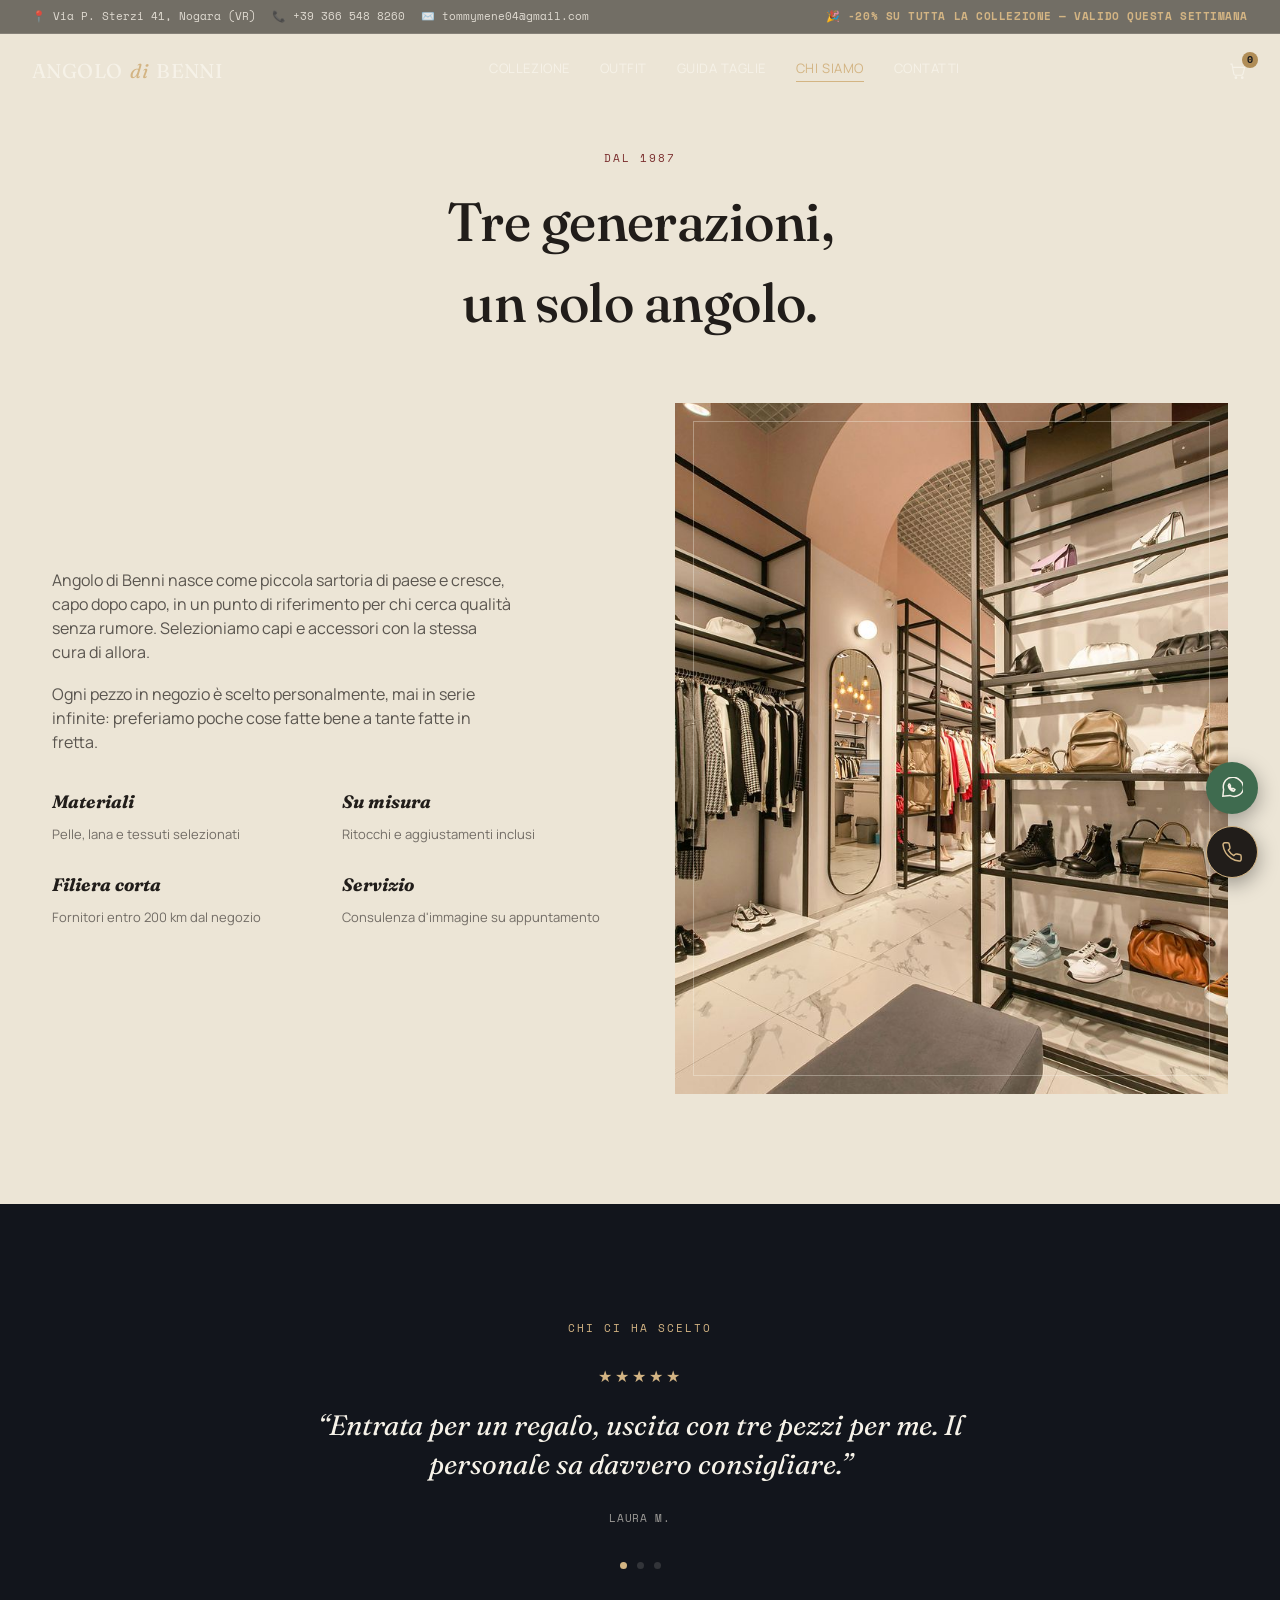
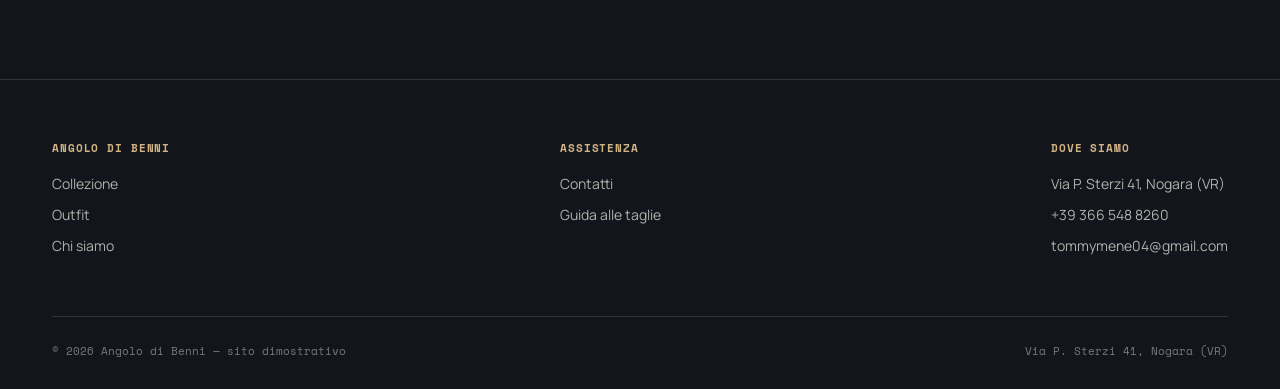
==== chi-siamo.html @ f8ef96de "Add files via upload" ====
<!DOCTYPE html>
<html lang="it">
<head>
<meta charset="UTF-8">
<meta name="viewport" content="width=device-width, initial-scale=1.0">
<title>Chi Siamo — Angolo di Benni</title>
<meta name="description" content="La storia di Angolo di Benni: tre generazioni di boutique a Nogara (VR). Materiali, valori e le recensioni di chi ci ha scelto.">
<link rel="icon" type="image/svg+xml" href="data:image/svg+xml,%3Csvg xmlns='http://www.w3.org/2000/svg' viewBox='0 0 100 100'%3E%3Ccircle cx='50' cy='50' r='50' fill='%2312151c'/%3E%3Ctext x='50' y='69' font-family='Georgia, serif' font-size='60' font-style='italic' fill='%23d3b483' text-anchor='middle'%3EB%3C/text%3E%3C/svg%3E">
<meta property="og:type" content="website">
<meta property="og:site_name" content="Angolo di Benni">
<meta property="og:title" content="Chi Siamo — Angolo di Benni">
<meta property="og:description" content="La storia di Angolo di Benni: tre generazioni di boutique a Nogara (VR). Materiali, valori e le recensioni di chi ci ha scelto.">
<meta property="og:image" content="https://menny28.github.io/Angolo-di-Benni/images/vestito_bordeaux_.jpg">
<meta property="og:url" content="https://menny28.github.io/Angolo-di-Benni/chi-siamo.html">
<meta name="twitter:card" content="summary_large_image">
<meta name="twitter:title" content="Chi Siamo — Angolo di Benni">
<meta name="twitter:description" content="La storia di Angolo di Benni: tre generazioni di boutique a Nogara (VR). Materiali, valori e le recensioni di chi ci ha scelto.">
<meta name="twitter:image" content="https://menny28.github.io/Angolo-di-Benni/images/vestito_bordeaux_.jpg">
<link rel="preconnect" href="https://fonts.googleapis.com">
<link href="https://fonts.googleapis.com/css2?family=Fraunces:ital,opsz,wght@0,9..144,300;0,9..144,500;0,9..144,600;1,9..144,400&family=Manrope:wght@400;500;600;700&family=Space+Mono:wght@400;700&display=swap" rel="stylesheet">
<link rel="stylesheet" href="style.css">
</head>
<body>
<header id="siteHeader">
  <div class="topbar">
    <div class="topbar-contacts">
      <span>📍 Via P. Sterzi 41, Nogara (VR)</span>
      <a href="tel:+393665488260">📞 +39 366 548 8260</a>
      <a href="mailto:tommymene04@gmail.com">✉️ tommymene04@gmail.com</a>
    </div>
    <div class="topbar-promo" id="topbarPromo"></div>
  </div>
  <div class="header-main">
    <a href="index.html" class="logo">ANGOLO <em>di</em> BENNI</a>
    <nav class="main-nav">
      <a href="collezione.html">Collezione</a>
      <a href="outfit.html">Outfit</a>
      <a href="collezione.html#taglie">Guida taglie</a>
      <a href="chi-siamo.html">Chi Siamo</a>
      <a href="contatti.html">Contatti</a>
    </nav>
    <div class="header-actions">
      <button class="icon-btn" id="cartOpen" aria-label="Apri la tua richiesta">
        <svg viewBox="0 0 24 24"><path d="M3 4h2l2.4 12.4a2 2 0 0 0 2 1.6h7.6a2 2 0 0 0 2-1.6L21 8H6"/><circle cx="10" cy="21" r="1"/><circle cx="18" cy="21" r="1"/></svg>
        <span class="cart-count" id="cartCount">0</span>
      </button>
      <button class="burger" id="burgerBtn" aria-label="Apri menu"><span></span><span></span><span></span></button>
    </div>
  </div>
</header>

<div class="mobile-nav" id="mobileNav">
  <div class="mobile-close" id="mobileClose">&times;</div>
  <a href="collezione.html">Collezione</a>
  <a href="outfit.html">Outfit</a>
  <a href="collezione.html#taglie">Guida taglie</a>
  <a href="chi-siamo.html">Chi Siamo</a>
  <a href="contatti.html">Contatti</a>
</div>

<div class="page-head light">
  <div class="wrap">
    <span class="eyebrow">Dal 1987</span>
    <h1>Tre generazioni,<br>un solo angolo.</h1>
  </div>
</div>

<section class="light" style="padding-top:0;">
  <div class="wrap story">
    <div>
      <p>Angolo di Benni nasce come piccola sartoria di paese e cresce, capo dopo capo, in un punto di riferimento per chi cerca qualità senza rumore. Selezioniamo capi e accessori con la stessa cura di allora.</p>
      <p>Ogni pezzo in negozio è scelto personalmente, mai in serie infinite: preferiamo poche cose fatte bene a tante fatte in fretta.</p>
      <div class="values">
        <div class="value"><b>Materiali</b><span>Pelle, lana e tessuti selezionati</span></div>
        <div class="value"><b>Su misura</b><span>Ritocchi e aggiustamenti inclusi</span></div>
        <div class="value"><b>Filiera corta</b><span>Fornitori entro 200 km dal negozio</span></div>
        <div class="value"><b>Servizio</b><span>Consulenza d'immagine su appuntamento</span></div>
      </div>
    </div>
    <div class="story-visual"><img src="images/Fashionista.jpg" alt="L'interno del negozio Angolo di Benni"></div>
  </div>
</section>

<section>
  <div class="wrap reviews">
    <span class="eyebrow">Chi ci ha scelto</span>
    <div id="reviewSlides" style="margin-top:26px;"></div>
    <div class="review-dots" id="reviewDots"></div>
  </div>
</section>
<footer>
  <div class="wrap">
    <div class="foot-top">
      <div class="foot-col">
        <h4>Angolo di Benni</h4>
        <a href="collezione.html">Collezione</a>
        <a href="outfit.html">Outfit</a>
        <a href="chi-siamo.html">Chi siamo</a>
      </div>
      <div class="foot-col">
        <h4>Assistenza</h4>
        <a href="contatti.html">Contatti</a>
        <a href="collezione.html#taglie">Guida alle taglie</a>
      </div>
      <div class="foot-col">
        <h4>Dove siamo</h4>
        <span>Via P. Sterzi 41, Nogara (VR)</span>
        <span>+39 366 548 8260</span>
        <span>tommymene04@gmail.com</span>
      </div>
    </div>
    <div class="foot-bottom">
      <span>&copy; 2026 Angolo di Benni — sito dimostrativo</span>
      <span>Via P. Sterzi 41, Nogara (VR)</span>
    </div>
  </div>
</footer>
<div class="float-contact">
  <a class="float-btn wa" id="waFloat" href="#" target="_blank" rel="noopener" aria-label="WhatsApp">
    <span class="float-tip">Scrivici su WhatsApp</span>
    <svg viewBox="0 0 24 24"><path d="M20.5 3.5a10.4 10.4 0 0 0-17.6 10L2 21l7.7-.9a10.4 10.4 0 0 0 15-9.3 10.3 10.3 0 0 0-4.2-7.3z"/><path d="M8 9.5c.3 3 3 5.7 6 6l1.2-1.5c.2-.2.1-.5-.1-.6l-2-1c-.2-.1-.4 0-.5.2l-.4.6c-1.1-.6-2-1.5-2.6-2.6l.6-.4c.2-.1.3-.3.2-.5l-1-2c-.1-.2-.4-.3-.6-.1z"/></svg>
  </a>
  <a class="float-btn call" href="tel:+393665488260" aria-label="Chiama">
    <span class="float-tip">Chiama il negozio</span>
    <svg viewBox="0 0 24 24"><path d="M22 16.9v3a2 2 0 0 1-2.2 2 19.8 19.8 0 0 1-8.6-3 19.5 19.5 0 0 1-6-6 19.8 19.8 0 0 1-3-8.7A2 2 0 0 1 4.1 2h3a2 2 0 0 1 2 1.7c.1 1 .3 2 .6 2.9a2 2 0 0 1-.5 2.1L8 9.9a16 16 0 0 0 6 6l1.2-1.2a2 2 0 0 1 2.1-.5c.9.3 1.9.5 2.9.6a2 2 0 0 1 1.8 2.1z"/></svg>
  </a>
</div>
<div class="overlay" id="overlay"></div>
<aside class="cart-drawer" id="cartDrawer">
  <div class="cart-head">
    <h3>La tua richiesta</h3>
    <button id="cartClose" style="font-family:var(--display); font-size:24px;">&times;</button>
  </div>
  <div class="cart-note">
    Qui non si compra online: raccogli i pezzi che ti interessano con la taglia, poi invia la richiesta via email o WhatsApp. Ti risponderemo dicendoti se sono disponibili e quando puoi passare in negozio per vederli, provarli e pagarli.
  </div>
  <div class="cart-items" id="cartItems"><p class="cart-empty">Non hai ancora scelto nessun pezzo.</p></div>
  <div class="field" style="margin-top:20px;"><label>Il tuo nome</label><input type="text" id="rName"></div>
  <div class="send-row">
    <a class="btn btn-wa" id="sendWa" href="#">Invia richiesta su WhatsApp</a>
    <a class="btn btn-ghost-dark" id="sendMail" href="#">Invia richiesta via email</a>
  </div>
</aside>
<div class="toast" id="toast"></div>
<script src="script.js"></script>
</body>
</html>
---- style.css ----
:root{
    --ink:#12151c;
    --bone:#ece5d6;
    --ivory:#f6f2e8;
    --charcoal:#211d1a;
    --brass:#b08d57;
    --brass-light:#d3b483;
    --wine:#7a2e2e;
    --whatsapp:#3f6b4f;
    --line: rgba(246,242,232,0.14);
    --line-dark: rgba(33,29,26,0.14);
    --display: 'Fraunces', serif;
    --body: 'Manrope', sans-serif;
    --mono: 'Space Mono', monospace;
    --ease: cubic-bezier(.22,.61,.36,1);
  }
  *{box-sizing:border-box; margin:0; padding:0;}
  html{scroll-behavior:smooth;}
  body{background:var(--ink); color:var(--ivory); font-family:var(--body); line-height:1.5; overflow-x:hidden;}
  a{color:inherit; text-decoration:none;}
  img,svg{display:block; max-width:100%;}
  button{font-family:inherit; cursor:pointer; border:none; background:none; color:inherit;}
  input, textarea, select{font-family:inherit;}
  ::selection{background:var(--brass); color:var(--ink);}

  .wrap{max-width:1240px; margin:0 auto; padding:0 32px;}
  @media (max-width:640px){ .wrap{padding:0 20px;} }

  .eyebrow{font-family:var(--mono); font-size:11px; letter-spacing:.18em; text-transform:uppercase; color:var(--brass-light);}
  h1,h2,h3{font-family:var(--display); font-weight:500; letter-spacing:-0.01em;}

  /* ---------- HEADER ---------- */
  header{
    position:fixed; top:0; left:0; right:0; z-index:100;
    display:block;
    transition:background .4s var(--ease), border-color .4s var(--ease);
    border-bottom:1px solid transparent;
  }
  header.scrolled{ background:rgba(18,21,28,0.92); backdrop-filter:blur(10px); border-bottom:1px solid var(--line); }
  .topbar{
    display:flex; align-items:center; justify-content:space-between; gap:14px; flex-wrap:wrap;
    padding:8px 32px; font-family:var(--mono); font-size:11px; color:rgba(246,242,232,.82);
    background:rgba(15,13,10,.55); border-bottom:1px solid var(--line);
    max-height:240px; overflow:hidden; opacity:1;
    transition:max-height .4s var(--ease), opacity .3s var(--ease), padding .4s var(--ease), border-color .4s var(--ease);
  }
  header.scrolled .topbar{ max-height:0; padding-top:0; padding-bottom:0; opacity:0; border-bottom-color:transparent; }
  .topbar-contacts{display:flex; align-items:center; gap:16px; flex-wrap:wrap;}
  .topbar-contacts a{display:inline-flex; align-items:center; gap:5px; white-space:nowrap;}
  .topbar-contacts a:hover{color:var(--brass-light);}
  .topbar-promo{font-weight:700; letter-spacing:.05em; text-transform:uppercase; color:var(--brass-light);}
  @media (max-width:760px){
    .topbar{ font-size:10px; padding:8px 16px; gap:6px; flex-direction:column; align-items:center; text-align:center; max-height:240px; }
    .topbar-contacts{ flex-direction:column; gap:4px; }
    .topbar-contacts span{ white-space:normal; }
    .topbar-promo{ white-space:normal; }
  }
  .header-main{
    display:flex; align-items:center; justify-content:space-between;
    padding:22px 32px;
    transition:padding .4s var(--ease);
  }
  header.scrolled .header-main{ padding:12px 32px; }
  .logo{ font-family:var(--display); font-size:20px; letter-spacing:.02em; display:flex; align-items:baseline; gap:8px; }
  .logo em{font-style:italic; color:var(--brass-light);}
  nav.main-nav{display:flex; gap:30px;}
  nav.main-nav a{ font-size:13px; letter-spacing:.04em; text-transform:uppercase; position:relative; padding-bottom:4px; }
  nav.main-nav a::after{ content:''; position:absolute; left:0; bottom:0; width:0; height:1px; background:var(--brass-light); transition:width .3s var(--ease); }
  nav.main-nav a:hover::after{width:100%;}
  .header-actions{display:flex; align-items:center; gap:22px;}
  .icon-btn{position:relative; width:22px; height:22px; display:flex; align-items:center; justify-content:center;}
  .icon-btn svg{width:19px; height:19px; stroke:var(--ivory); fill:none; stroke-width:1.4;}
  .cart-count{ position:absolute; top:-8px; right:-10px; background:var(--brass); color:var(--ink); font-family:var(--mono); font-size:10px; font-weight:700; width:16px; height:16px; border-radius:50%; display:flex; align-items:center; justify-content:center; }
  .burger{display:none; flex-direction:column; gap:5px; width:24px;}
  .burger span{height:1px; background:var(--ivory); width:100%;}
  @media (max-width:900px){ nav.main-nav{display:none;} .burger{display:flex;} }

  .mobile-nav{ position:fixed; inset:0; background:var(--ink); z-index:150; display:flex; flex-direction:column; justify-content:center; align-items:center; gap:26px; transform:translateY(-100%); transition:transform .5s var(--ease); }
  .mobile-nav.open{transform:translateY(0);}
  .mobile-nav a{font-family:var(--display); font-size:26px;}
  .mobile-close{position:absolute; top:26px; right:32px; font-size:28px; font-family:var(--display);}

  /* ---------- HERO ---------- */
  .hero{min-height:100vh; display:flex; align-items:stretch;}
  .hero-text{flex:1; display:flex; flex-direction:column; justify-content:center; padding:185px 60px 80px 32px; max-width:640px;}
  .hero-text h1{font-size:clamp(42px,6.2vw,84px); line-height:.98; margin:18px 0 26px;}
  .hero-text h1 .it{font-style:italic; color:var(--brass-light);}
  .hero-text p{font-size:16px; color:rgba(246,242,232,.7); max-width:440px; margin-bottom:34px;}
  .btn{ display:inline-flex; align-items:center; justify-content:center; gap:10px; font-size:12px; letter-spacing:.12em; text-transform:uppercase; padding:15px 28px; border:1px solid var(--brass-light); transition:background .35s var(--ease), color .35s var(--ease); }
  .btn:hover{background:var(--brass-light); color:var(--ink);}
  .btn-solid{background:var(--brass-light); color:var(--ink); border-color:var(--brass-light);}
  .btn-solid:hover{background:transparent; color:var(--ivory);}
  .btn-ghost-dark{border-color:var(--charcoal); color:var(--charcoal);}
  .btn-ghost-dark:hover{background:var(--charcoal); color:var(--ivory);}
  .btn-wa{background:var(--whatsapp); border-color:var(--whatsapp); color:var(--ivory);}
  .btn-wa:hover{opacity:.85; background:var(--whatsapp); color:var(--ivory);}
  .btn-sm{padding:11px 18px; font-size:11px;}

  .hero-visual{ flex:1; position:relative; overflow:hidden; background:#171310; display:flex; align-items:flex-end; }
  .hero-visual img{ position:absolute; inset:0; width:100%; height:100%; object-fit:cover; object-position:top center; }
  .hero-visual::before{ content:''; position:absolute; inset:0; z-index:1; background:linear-gradient(0deg, rgba(15,13,10,.85) 0%, rgba(15,13,10,.15) 45%, rgba(15,13,10,.35) 100%); }
  .hero-tag{ position:relative; z-index:2; margin:36px; padding:14px 18px; background:rgba(18,21,28,.55); backdrop-filter:blur(6px); border:1px solid var(--line); font-family:var(--mono); font-size:11px; max-width:230px; }
  .hero-tag b{display:block; font-family:var(--display); font-size:16px; font-weight:500; margin-bottom:4px; font-style:italic;}
  @media (max-width:860px){ .hero{flex-direction:column;} .hero-text{padding:190px 24px 50px; max-width:none;} .hero-visual{min-height:340px;} }

  /* ---------- SWATCH RAIL ---------- */
  .rail{border-top:1px solid var(--line); border-bottom:1px solid var(--line); overflow:hidden; padding:22px 0; background:#0f1218;}
  .promo-banner{
    background:var(--wine); color:var(--ivory); text-align:center;
    padding:16px 20px; font-family:var(--mono); font-size:13px; letter-spacing:.06em; text-transform:uppercase;
  }
  .promo-banner b{font-weight:700;}
  @media (max-width:640px){ .promo-banner{font-size:11px; padding:13px 16px;} }
  .rail-track{display:flex; width:max-content; animation:scroll-rail 34s linear infinite;}
  .rail:hover .rail-track{animation-play-state:paused;}
  @keyframes scroll-rail{ from{transform:translateX(0);} to{transform:translateX(-50%);} }
  .swatch{ display:flex; align-items:center; gap:12px; padding:0 34px; border-right:1px solid var(--line); font-family:var(--mono); font-size:11px; letter-spacing:.06em; white-space:nowrap; color:rgba(246,242,232,.65); }
  .swatch-dot{width:12px; height:12px; border-radius:50%; flex:none; border:1px solid rgba(246,242,232,.25);}

  /* ---------- SECTION generic ---------- */
  section{padding:110px 0;}
  .section-head{display:flex; justify-content:space-between; align-items:flex-end; margin-bottom:40px; gap:24px; flex-wrap:wrap;}
  .section-head h2{font-size:clamp(30px,4vw,46px);}
  .section-sub{max-width:460px; font-size:14px; color:rgba(246,242,232,.6); margin-top:-24px; margin-bottom:44px;}
  .light{background:var(--bone); color:var(--charcoal);}
  .light .eyebrow{color:var(--wine);}
  .light .section-sub{color:rgba(33,29,26,.62);}

  /* ---------- FILTERS ---------- */
  .filter-block{margin-bottom:8px;}
  .filter-label{font-family:var(--mono); font-size:10px; letter-spacing:.1em; text-transform:uppercase; color:var(--wine); margin-bottom:10px; display:block;}
  .filters{display:flex; gap:10px; flex-wrap:wrap; margin-bottom:22px;}
  .filter-btn{ font-family:var(--mono); font-size:11px; letter-spacing:.06em; text-transform:uppercase; padding:9px 16px; border:1px solid var(--line-dark); color:var(--charcoal); transition:all .3s var(--ease); }
  .filter-btn.active, .filter-btn:hover{background:var(--charcoal); color:var(--bone); border-color:var(--charcoal);}
  .color-filters{display:flex; gap:12px; flex-wrap:wrap; align-items:center; margin-bottom:30px;}
  .color-dot{ width:26px; height:26px; border-radius:50%; border:2px solid transparent; cursor:pointer; position:relative; transition:border-color .25s var(--ease); }
  .color-dot.active, .color-dot:hover{border-color:var(--wine);}
  .color-dot[data-color="tutti"]{ background:conic-gradient(from 0deg, #7a2e2e, #b08d57, #1c2b45, #12151c, #f6f2e8, #7a2e2e); }

  /* ---------- CATEGORY ACCORDION ---------- */
  .cat-accordion{display:flex; flex-direction:column; gap:2px; background:var(--line-dark);}
  .cat-tile{background:var(--ivory);}
  .cat-head{
    display:flex; align-items:center; gap:20px; padding:18px 22px; cursor:pointer;
    transition:background .25s var(--ease);
  }
  .cat-head:hover{background:rgba(122,46,46,.05);}
  .cat-cover{width:64px; height:80px; object-fit:cover; background:#fff; flex:none;}
  .cat-head-text{flex:1; display:flex; align-items:baseline; gap:14px; flex-wrap:wrap;}
  .cat-name{font-family:var(--display); font-size:22px; font-style:italic;}
  .cat-count{font-family:var(--mono); font-size:11px; color:rgba(33,29,26,.55); letter-spacing:.04em;}
  .cat-chevron{ font-family:var(--display); font-size:26px; color:var(--wine); transition:transform .35s var(--ease); flex:none; line-height:1; }
  .cat-tile.open .cat-chevron{transform:rotate(45deg);}
  .cat-body{ max-height:0; overflow:hidden; transition:max-height .5s var(--ease); }
  .cat-tile.open .cat-body{max-height:6000px;}
  .cat-body-inner{padding:0 22px 26px;}
  .cat-color-filters{display:flex; gap:10px; flex-wrap:wrap; align-items:center; margin-bottom:18px;}

  /* ---------- PRODUCT GRID ---------- */
  .product-grid{display:grid; grid-template-columns:repeat(4,1fr); gap:2px; background:var(--line-dark);}
  @media (max-width:940px){ .product-grid{grid-template-columns:repeat(2,1fr);} }
  .product-card{ background:var(--ivory); color:var(--charcoal); position:relative; overflow:hidden; cursor:pointer; }
  .product-card[hidden]{display:none;}
  .p-image{aspect-ratio:3/4; position:relative; overflow:hidden; background:#fff;}
  .p-image img{width:100%; height:100%; object-fit:cover; transition:transform .5s var(--ease);}
  .product-card:hover .p-image img{transform:scale(1.05);}
  .p-badge{ position:absolute; top:14px; left:14px; z-index:2; font-family:var(--mono); font-size:10px; letter-spacing:.08em; text-transform:uppercase; background:var(--charcoal); color:var(--ivory); padding:5px 9px; }
  .wish-btn{ position:absolute; top:10px; right:10px; z-index:2; width:32px; height:32px; border-radius:50%; background:rgba(246,242,232,.85); display:flex; align-items:center; justify-content:center; }
  .wish-btn svg{width:14px; height:14px; stroke:var(--wine); fill:none; stroke-width:1.6;}
  .wish-btn.active svg{fill:var(--wine);}
  .p-info{padding:16px 18px 20px;}
  .p-cat{font-family:var(--mono); font-size:10px; letter-spacing:.08em; text-transform:uppercase; color:var(--wine);}
  .p-name{font-family:var(--display); font-size:18px; margin:6px 0 8px; line-height:1.2;}
  .p-row{display:flex; justify-content:space-between; align-items:center;}
  .p-price{font-family:var(--mono); font-size:14px;}
  .price-old{opacity:.5; text-decoration:line-through; font-size:.85em; margin-right:4px;}
  .price-new{color:var(--wine); font-weight:700;}
  .cart-total-row{font-family:var(--mono); font-size:13px; border-top:1px solid var(--line-dark); margin-top:6px; padding-top:12px; display:flex; align-items:center; gap:8px; flex-wrap:wrap;}
  .promo-tag{font-size:10px; letter-spacing:.04em; text-transform:uppercase; background:var(--wine); color:var(--ivory); padding:3px 7px;}
  .p-view{font-family:var(--mono); font-size:10px; letter-spacing:.06em; text-transform:uppercase; text-decoration:underline; text-underline-offset:3px;}

  /* ---------- OUTFIT ---------- */
  .outfit-grid{display:grid; grid-template-columns:repeat(auto-fit,minmax(260px,1fr)); gap:2px; background:var(--line-dark);}
  .outfit-card{background:var(--ivory); color:var(--charcoal); padding:22px;}
  .outfit-imgs{display:grid; grid-template-columns:repeat(3,1fr); gap:4px; margin-bottom:16px;}
  .outfit-imgs img{width:100%; aspect-ratio:1/1; object-fit:cover; background:#fff; cursor:pointer; transition:opacity .25s var(--ease);}
  .outfit-imgs img:hover{opacity:.8;}
  .outfit-name{font-family:var(--display); font-size:20px; font-style:italic; margin-bottom:6px;}
  .outfit-occasion{font-family:var(--mono); font-size:10px; letter-spacing:.08em; text-transform:uppercase; color:var(--wine); margin-bottom:10px;}
  .outfit-items{font-size:13px; color:rgba(33,29,26,.75); line-height:1.7; margin-bottom:14px;}
  .outfit-total{font-family:var(--mono); font-size:13px; border-top:1px solid var(--line-dark); padding-top:12px;}

  /* ---------- SIZE GUIDE ---------- */
  .guide-tabs{display:flex; gap:10px; flex-wrap:wrap; margin-bottom:26px;}
  .guide-table{width:100%; border-collapse:collapse; font-size:13px; display:none;}
  .guide-table.active{display:table;}
  .guide-table th, .guide-table td{ text-align:left; padding:11px 14px; border-bottom:1px solid var(--line-dark); }
  .guide-table th{font-family:var(--mono); font-size:10px; letter-spacing:.06em; text-transform:uppercase; color:var(--brass-light);}
  .guide-note{font-size:12px; color:rgba(246,242,232,.55); margin-top:18px; max-width:520px;}

  /* ---------- STORY ---------- */
  .story{display:grid; grid-template-columns:1fr 1fr; gap:70px; align-items:center;}
  @media (max-width:840px){ .story{grid-template-columns:1fr;} }
  .story p{color:rgba(33,29,26,.72); margin-bottom:18px; max-width:460px;}
  .values{display:grid; grid-template-columns:repeat(2,1fr); gap:26px; margin-top:34px;}
  .value b{font-family:var(--display); font-style:italic; display:block; margin-bottom:6px; font-size:18px;}
  .value span{font-size:13px; color:rgba(33,29,26,.6);}
  .story-visual{aspect-ratio:4/5; position:relative; overflow:hidden; background:#171310;}
  .story-visual img{width:100%; height:100%; object-fit:cover;}
  .story-visual::before{content:''; position:absolute; inset:18px; border:1px solid rgba(246,242,232,.35); pointer-events:none;}

  /* ---------- REVIEWS ---------- */
  .reviews{position:relative; max-width:720px; margin:0 auto; text-align:center;}
  .review-slide{display:none;}
  .review-slide.active{display:block; animation:fade .5s var(--ease);}
  @keyframes fade{from{opacity:0; transform:translateY(8px);} to{opacity:1; transform:translateY(0);}}
  .stars{color:var(--brass-light); font-size:16px; letter-spacing:3px; margin-bottom:18px;}
  .review-slide blockquote{font-family:var(--display); font-size:clamp(20px,2.6vw,28px); font-style:italic; line-height:1.4; margin-bottom:20px;}
  .review-slide cite{font-family:var(--mono); font-size:11px; letter-spacing:.06em; text-transform:uppercase; color:rgba(246,242,232,.6); font-style:normal;}
  .review-dots{display:flex; justify-content:center; gap:10px; margin-top:34px;}
  .rdot{width:7px; height:7px; border-radius:50%; background:var(--line); transition:background .3s;}
  .rdot.active{background:var(--brass-light);}

  /* ---------- CONTACT ---------- */
  .contact-grid{display:grid; grid-template-columns:1fr 1fr; gap:60px;}
  @media (max-width:840px){ .contact-grid{grid-template-columns:1fr;} }
  .info-row{display:flex; gap:16px; padding:18px 0; border-bottom:1px solid var(--line-dark); align-items:center; flex-wrap:wrap;}
  .info-row b{font-family:var(--display); font-style:italic; min-width:110px; display:block;}
  .contact-cta{display:flex; gap:10px; margin-top:24px; flex-wrap:wrap;}
  .map-frame{width:100%; aspect-ratio:4/3; border:1px solid var(--line-dark); filter:grayscale(.15);}

  /* ---------- FLOATING CONTACT WIDGET ---------- */
  .float-contact{ position:fixed; right:22px; bottom:22px; z-index:250; display:flex; flex-direction:column; gap:12px; align-items:flex-end; }
  .float-btn{ width:52px; height:52px; border-radius:50%; display:flex; align-items:center; justify-content:center; box-shadow:0 6px 20px rgba(0,0,0,.35); position:relative; }
  .float-btn svg{width:22px; height:22px; stroke:var(--ivory); fill:none; stroke-width:1.6;}
  .float-btn.wa{background:var(--whatsapp);}
  .float-btn.call{background:var(--charcoal); border:1px solid var(--brass-light);}
  .float-btn.call svg{stroke:var(--brass-light);}
  .float-tip{ position:absolute; right:64px; top:50%; transform:translateY(-50%); background:var(--charcoal); color:var(--ivory); font-family:var(--mono); font-size:11px; padding:7px 12px; white-space:nowrap; opacity:0; pointer-events:none; transition:opacity .25s; }
  .float-btn:hover .float-tip{opacity:1;}

  /* ---------- FOOTER ---------- */
  footer{background:var(--ink); padding:60px 0 30px; border-top:1px solid var(--line);}
  .foot-top{display:flex; justify-content:space-between; flex-wrap:wrap; gap:40px; margin-bottom:50px;}
  .foot-col h4{font-family:var(--mono); font-size:11px; letter-spacing:.08em; text-transform:uppercase; margin-bottom:16px; color:var(--brass-light);}
  .foot-col a, .foot-col span{display:block; font-size:14px; margin-bottom:10px; color:rgba(246,242,232,.7);}
  .foot-bottom{display:flex; justify-content:space-between; padding-top:26px; border-top:1px solid var(--line); font-family:var(--mono); font-size:11px; color:rgba(246,242,232,.45); flex-wrap:wrap; gap:10px;}

  /* ---------- OVERLAY / DRAWER / MODAL ---------- */
  .overlay{ position:fixed; inset:0; background:rgba(10,10,10,.6); z-index:200; opacity:0; pointer-events:none; transition:opacity .35s var(--ease); }
  .overlay.open{opacity:1; pointer-events:auto;}

  .cart-drawer{ position:fixed; top:0; right:0; bottom:0; width:400px; max-width:90vw; background:var(--bone); color:var(--charcoal); z-index:201; transform:translateX(100%); transition:transform .45s var(--ease); display:flex; flex-direction:column; padding:30px 26px; overflow-y:auto; }
  .cart-drawer.open{transform:translateX(0);}
  .cart-head{display:flex; justify-content:space-between; align-items:center; margin-bottom:18px;}
  .cart-head h3{font-family:var(--display); font-size:22px;}
  .cart-items{display:flex; flex-direction:column; gap:14px;}
  .cart-empty{font-size:13px; color:rgba(33,29,26,.55); text-align:center; margin:30px 0;}
  .cart-item{display:flex; justify-content:space-between; align-items:center; border-bottom:1px solid var(--line-dark); padding-bottom:12px; font-size:13px;}
  .cart-item .rm{font-family:var(--mono); font-size:11px; color:var(--wine); cursor:pointer;}
  .cart-note{font-size:12px; color:rgba(33,29,26,.65); line-height:1.6; margin:18px 0; padding:14px; background:rgba(122,46,46,.06); border-left:2px solid var(--wine);}
  .field{margin-bottom:16px;}
  .field label{display:block; font-family:var(--mono); font-size:10px; letter-spacing:.08em; text-transform:uppercase; margin-bottom:8px; color:var(--wine);}
  .field input, .field textarea, .field select{ width:100%; border:none; border-bottom:1px solid var(--line-dark); background:transparent; padding:10px 2px; font-size:14px; outline:none; color:var(--charcoal); }
  .send-row{display:flex; flex-direction:column; gap:10px; margin-top:6px;}

  .modal{ position:fixed; inset:0; z-index:210; display:flex; align-items:center; justify-content:center; opacity:0; pointer-events:none; transition:opacity .35s var(--ease); padding:24px; }
  .modal.open{opacity:1; pointer-events:auto;}
  .modal-inner{ width:100%; max-width:860px; max-height:88vh; overflow-y:auto; background:var(--ivory); color:var(--charcoal); display:grid; grid-template-columns:1fr 1fr; position:relative; }
  @media (max-width:700px){ .modal-inner{grid-template-columns:1fr;} }
  .modal-close{position:absolute; top:14px; right:18px; font-family:var(--display); font-size:26px; color:var(--charcoal); z-index:2;}
  .modal-img{width:100%; height:100%; min-height:320px; object-fit:cover; background:#fff;}
  .modal-body{padding:36px;}
  .modal-body .eyebrow{color:var(--wine);}
  .modal-body h3{font-size:26px; margin:10px 0 6px;}
  .modal-price{font-family:var(--mono); font-size:16px; margin-bottom:18px;}
  .modal-tags{display:flex; gap:8px; margin-bottom:18px; flex-wrap:wrap;}
  .tag{font-family:var(--mono); font-size:10px; letter-spacing:.06em; text-transform:uppercase; border:1px solid var(--line-dark); padding:5px 10px;}
  .modal-desc{font-size:14px; line-height:1.7; margin-bottom:18px; color:rgba(33,29,26,.85);}
  .modal-spec{font-size:13px; margin-bottom:8px; line-height:1.6;}
  .modal-spec b{font-family:var(--mono); font-size:10px; letter-spacing:.06em; text-transform:uppercase; color:var(--wine); display:block; margin-bottom:4px;}
  .size-guide-link{font-size:12px; text-decoration:underline; text-underline-offset:3px; margin:6px 0 20px; display:inline-block;}
  .modal-sizes{display:flex; gap:8px; flex-wrap:wrap; margin-bottom:20px;}
  .size-opt{ font-family:var(--mono); font-size:12px; border:1px solid var(--line-dark); padding:9px 14px; cursor:pointer; transition:all .25s var(--ease); }
  .size-opt.selected{background:var(--charcoal); color:var(--ivory); border-color:var(--charcoal);}

  .toast{ position:fixed; bottom:26px; left:50%; transform:translateX(-50%) translateY(20px); background:var(--charcoal); color:var(--ivory); padding:14px 22px; font-family:var(--mono); font-size:12px; z-index:300; opacity:0; transition:all .35s var(--ease); pointer-events:none; text-align:center; max-width:88vw; }
  .toast.show{opacity:1; transform:translateX(-50%) translateY(0);}

  /* reveal animation rimossa: causava schermo nero finché l'observer non si attivava */

/* ---------- MULTI-PAGE: nav attiva ---------- */
nav.main-nav a.active{color:var(--brass-light);}
nav.main-nav a.active::after{width:100%;}
.mobile-nav a.active{color:var(--brass-light);}

/* ---------- MULTI-PAGE: intestazione pagina interna ---------- */
.page-head{padding:150px 0 60px; text-align:center;}
.page-head .eyebrow{display:block; margin-bottom:14px;}
.page-head h1{font-size:clamp(34px,5vw,54px);}
.page-head p{max-width:520px; margin:16px auto 0; font-size:14px; color:rgba(246,242,232,.65);}
.page-head.light p{color:rgba(33,29,26,.62);}
@media (max-width:760px){ .page-head{padding:170px 0 44px;} }

/* ---------- HOME: fascia rapida info ---------- */
.quick-info{background:var(--charcoal); border-top:1px solid var(--line); border-bottom:1px solid var(--line);}
.quick-info .wrap{display:grid; grid-template-columns:repeat(3,1fr); gap:2px; background:var(--line);}
.quick-info-item{background:var(--charcoal); padding:26px 24px; text-align:center;}
.quick-info-item .eyebrow{display:block; margin-bottom:8px;}
.quick-info-item p{font-size:14px; color:rgba(246,242,232,.85); line-height:1.6;}
@media (max-width:760px){ .quick-info .wrap{grid-template-columns:1fr;} }

/* ---------- HOME: link alle sezioni ---------- */
.section-links{display:grid; grid-template-columns:repeat(3,1fr); gap:2px; background:var(--line-dark);}
.section-link-card{ position:relative; aspect-ratio:3/4; overflow:hidden; display:flex; align-items:flex-end; }
.section-link-card img{position:absolute; inset:0; width:100%; height:100%; object-fit:cover; transition:transform .5s var(--ease);}
.section-link-card:hover img{transform:scale(1.06);}
.section-link-card::before{content:''; position:absolute; inset:0; background:linear-gradient(0deg, rgba(15,13,10,.88) 0%, rgba(15,13,10,.1) 55%);}
.section-link-inner{position:relative; z-index:1; padding:26px; width:100%;}
.section-link-inner .eyebrow{color:var(--brass-light);}
.section-link-inner h3{font-family:var(--display); font-style:italic; font-size:26px; color:var(--ivory); margin:8px 0 12px;}
.section-link-inner span.go{font-family:var(--mono); font-size:11px; letter-spacing:.06em; text-transform:uppercase; color:var(--ivory); border-bottom:1px solid var(--brass-light); padding-bottom:2px;}
@media (max-width:860px){ .section-links{grid-template-columns:1fr;} }

/* ---------- CONTATTI: pagina dedicata ---------- */
.contact-hero-grid{display:grid; grid-template-columns:1fr 1fr; gap:2px; background:var(--line-dark);}
@media (max-width:840px){ .contact-hero-grid{grid-template-columns:1fr;} }
.contact-hero-panel{background:var(--ivory); padding:44px;}
.contact-big-cta{display:flex; flex-direction:column; gap:14px; margin-top:30px;}
.contact-big-cta .btn{justify-content:center; padding:18px 28px; font-size:13px;}
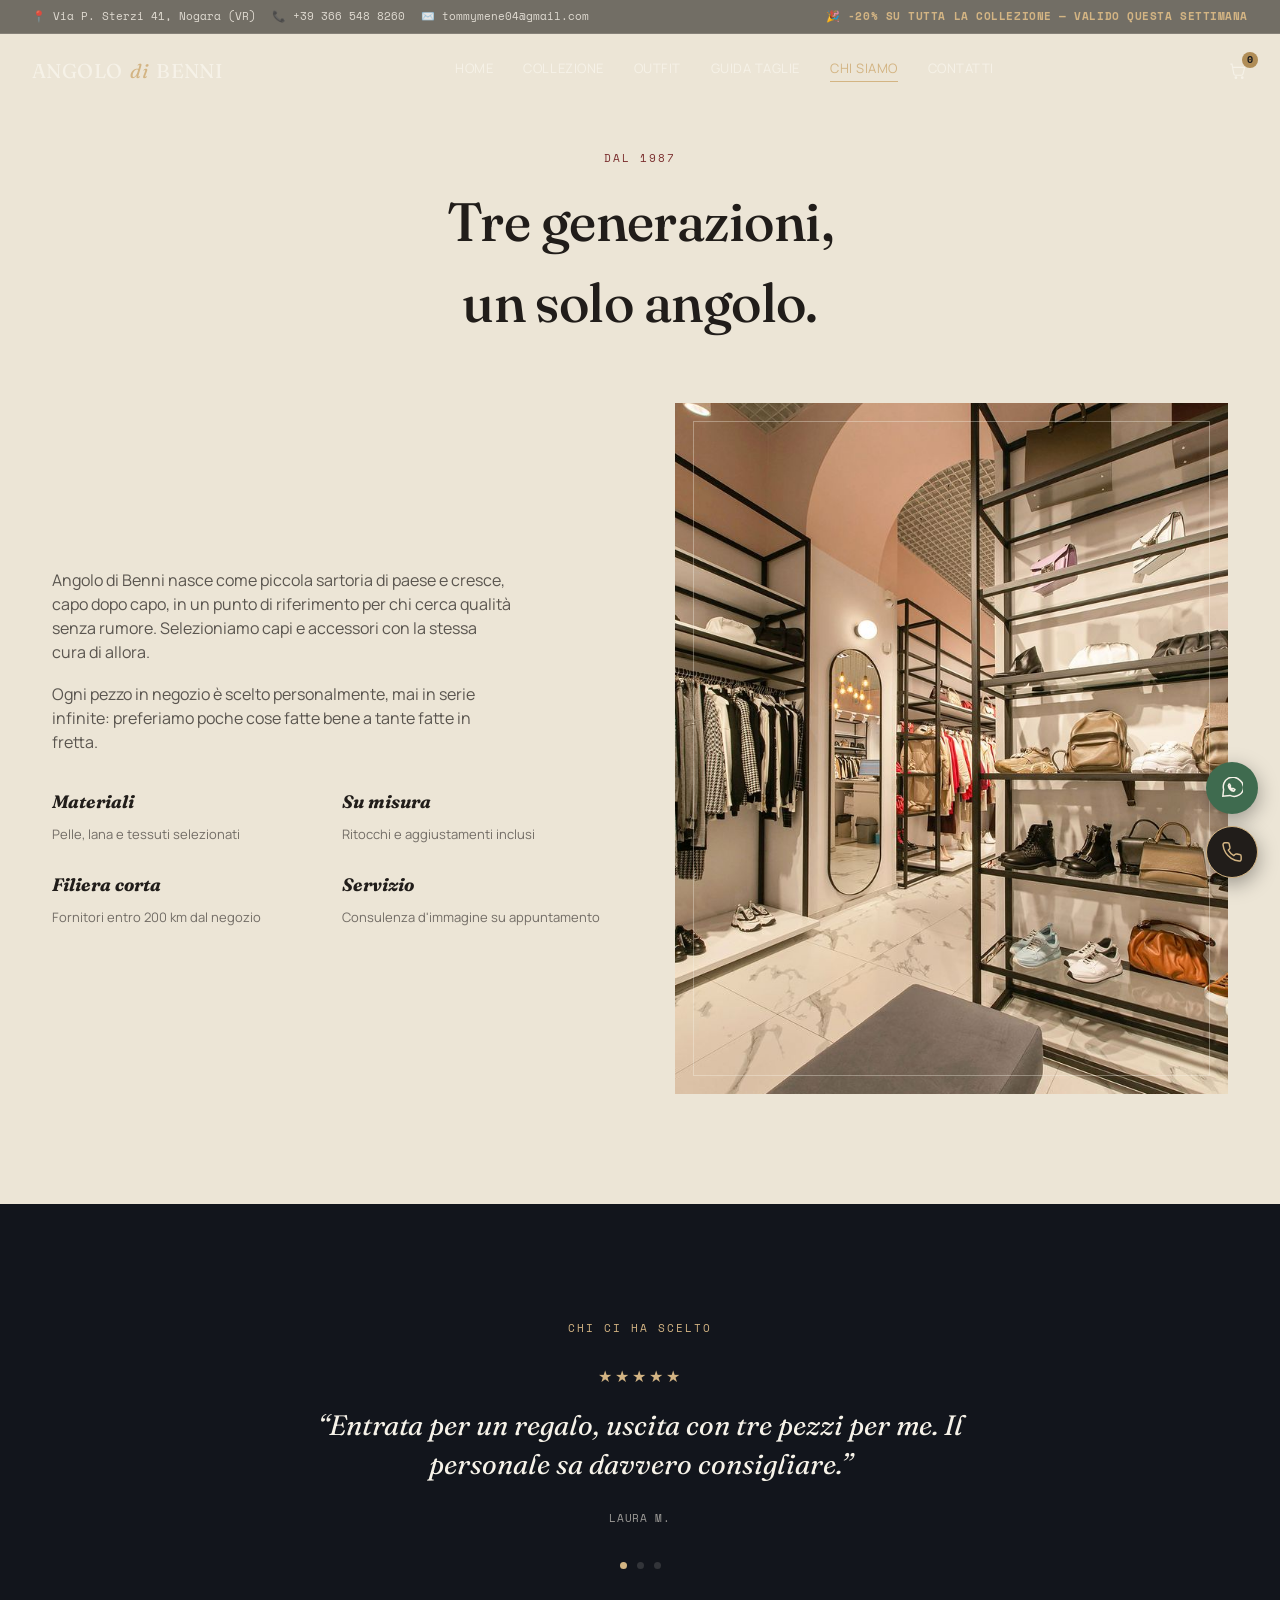
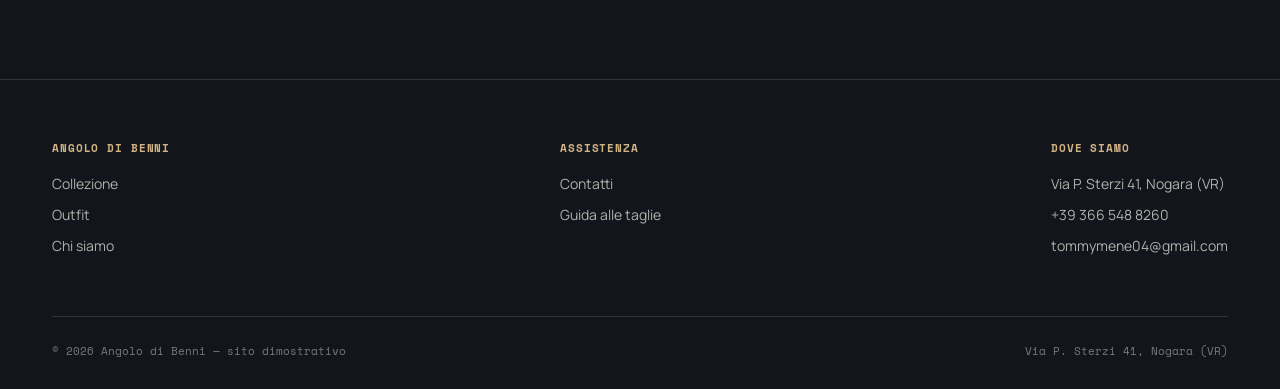
==== commit 903d0432: "Add files via upload" ====
--- a/chi-siamo.html
+++ b/chi-siamo.html
@@ -33,6 +33,7 @@
   <div class="header-main">
     <a href="index.html" class="logo">ANGOLO <em>di</em> BENNI</a>
     <nav class="main-nav">
+      <a href="index.html">Home</a>
       <a href="collezione.html">Collezione</a>
       <a href="outfit.html">Outfit</a>
       <a href="collezione.html#taglie">Guida taglie</a>
@@ -51,6 +52,7 @@
 
 <div class="mobile-nav" id="mobileNav">
   <div class="mobile-close" id="mobileClose">&times;</div>
+  <a href="index.html">Home</a>
   <a href="collezione.html">Collezione</a>
   <a href="outfit.html">Outfit</a>
   <a href="collezione.html#taglie">Guida taglie</a>
--- a/style.css
+++ b/style.css
@@ -195,7 +195,7 @@
   .guide-tabs{display:flex; gap:10px; flex-wrap:wrap; margin-bottom:26px;}
   .guide-table{width:100%; border-collapse:collapse; font-size:13px; display:none;}
   .guide-table.active{display:table;}
-  .guide-table th, .guide-table td{ text-align:left; padding:11px 14px; border-bottom:1px solid var(--line-dark); }
+  .guide-table th, .guide-table td{ text-align:left; padding:11px 14px; border-bottom:1px solid var(--line-dark); color:var(--ivory); }
   .guide-table th{font-family:var(--mono); font-size:10px; letter-spacing:.06em; text-transform:uppercase; color:var(--brass-light);}
   .guide-note{font-size:12px; color:rgba(246,242,232,.55); margin-top:18px; max-width:520px;}
 
@@ -204,7 +204,7 @@
   @media (max-width:840px){ .story{grid-template-columns:1fr;} }
   .story p{color:rgba(33,29,26,.72); margin-bottom:18px; max-width:460px;}
   .values{display:grid; grid-template-columns:repeat(2,1fr); gap:26px; margin-top:34px;}
-  .value b{font-family:var(--display); font-style:italic; display:block; margin-bottom:6px; font-size:18px;}
+  .value b{font-family:var(--display); font-style:italic; display:block; margin-bottom:6px; font-size:18px; color:var(--charcoal);}
   .value span{font-size:13px; color:rgba(33,29,26,.6);}
   .story-visual{aspect-ratio:4/5; position:relative; overflow:hidden; background:#171310;}
   .story-visual img{width:100%; height:100%; object-fit:cover;}
@@ -297,6 +297,9 @@
 
 /* ---------- MULTI-PAGE: intestazione pagina interna ---------- */
 .page-head{padding:150px 0 60px; text-align:center;}
+.page-head.light{color:var(--charcoal);}
+.page-head.light h1{color:var(--charcoal);}
+.page-head.light .eyebrow{color:var(--wine);}
 .page-head .eyebrow{display:block; margin-bottom:14px;}
 .page-head h1{font-size:clamp(34px,5vw,54px);}
 .page-head p{max-width:520px; margin:16px auto 0; font-size:14px; color:rgba(246,242,232,.65);}
@@ -316,7 +319,7 @@
 .section-link-card{ position:relative; aspect-ratio:3/4; overflow:hidden; display:flex; align-items:flex-end; }
 .section-link-card img{position:absolute; inset:0; width:100%; height:100%; object-fit:cover; transition:transform .5s var(--ease);}
 .section-link-card:hover img{transform:scale(1.06);}
-.section-link-card::before{content:''; position:absolute; inset:0; background:linear-gradient(0deg, rgba(15,13,10,.88) 0%, rgba(15,13,10,.1) 55%);}
+.section-link-card::before{content:''; position:absolute; inset:0; background:linear-gradient(0deg, rgba(15,13,10,.92) 0%, rgba(15,13,10,.35) 60%, rgba(15,13,10,.15) 100%);}
 .section-link-inner{position:relative; z-index:1; padding:26px; width:100%;}
 .section-link-inner .eyebrow{color:var(--brass-light);}
 .section-link-inner h3{font-family:var(--display); font-style:italic; font-size:26px; color:var(--ivory); margin:8px 0 12px;}
@@ -326,6 +329,8 @@
 /* ---------- CONTATTI: pagina dedicata ---------- */
 .contact-hero-grid{display:grid; grid-template-columns:1fr 1fr; gap:2px; background:var(--line-dark);}
 @media (max-width:840px){ .contact-hero-grid{grid-template-columns:1fr;} }
-.contact-hero-panel{background:var(--ivory); padding:44px;}
+.contact-hero-panel{background:var(--ivory); color:var(--charcoal); padding:44px;}
+.contact-hero-panel .info-row b{color:var(--charcoal);}
+.contact-hero-panel .info-row span{color:var(--charcoal);}
 .contact-big-cta{display:flex; flex-direction:column; gap:14px; margin-top:30px;}
 .contact-big-cta .btn{justify-content:center; padding:18px 28px; font-size:13px;}
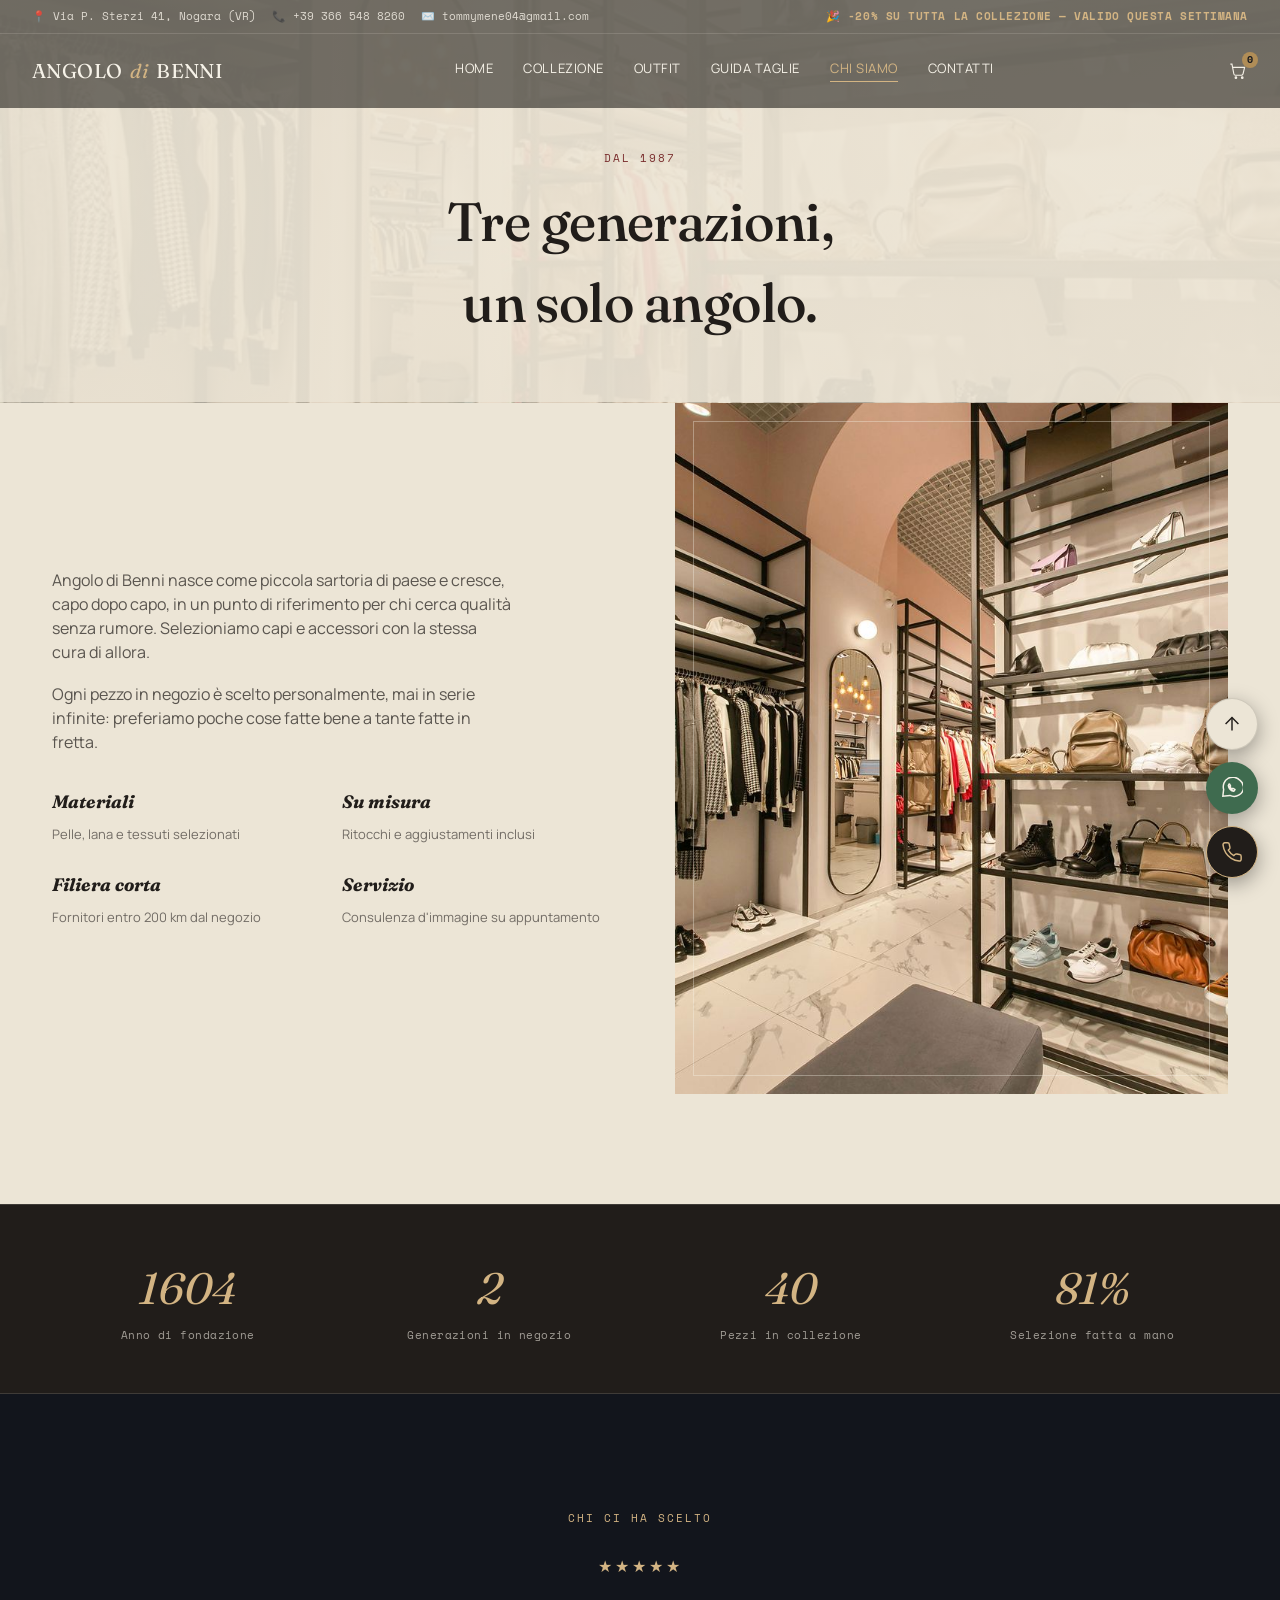
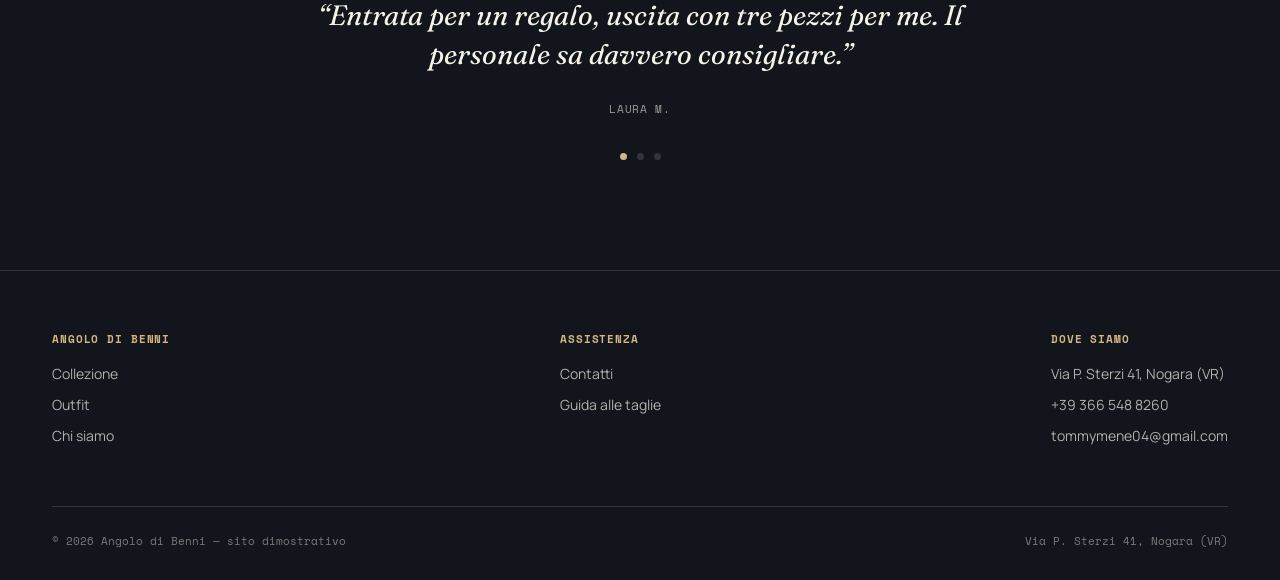
==== commit 53a6b8ce: "Add files via upload" ====
--- a/chi-siamo.html
+++ b/chi-siamo.html
@@ -60,7 +60,7 @@
   <a href="contatti.html">Contatti</a>
 </div>
 
-<div class="page-head light">
+<div class="page-head light ph-storia">
   <div class="wrap">
     <span class="eyebrow">Dal 1987</span>
     <h1>Tre generazioni,<br>un solo angolo.</h1>
@@ -69,7 +69,7 @@
 
 <section class="light" style="padding-top:0;">
   <div class="wrap story">
-    <div>
+    <div class="reveal">
       <p>Angolo di Benni nasce come piccola sartoria di paese e cresce, capo dopo capo, in un punto di riferimento per chi cerca qualità senza rumore. Selezioniamo capi e accessori con la stessa cura di allora.</p>
       <p>Ogni pezzo in negozio è scelto personalmente, mai in serie infinite: preferiamo poche cose fatte bene a tante fatte in fretta.</p>
       <div class="values">
@@ -79,12 +79,21 @@
         <div class="value"><b>Servizio</b><span>Consulenza d'immagine su appuntamento</span></div>
       </div>
     </div>
-    <div class="story-visual"><img src="images/Fashionista.jpg" alt="L'interno del negozio Angolo di Benni"></div>
+    <div class="story-visual reveal"><img src="images/Fashionista.jpg" alt="L'interno del negozio Angolo di Benni"></div>
   </div>
 </section>
 
+<div class="stats-strip">
+  <div class="wrap">
+    <div class="stat-item reveal"><span class="stat-num" data-count="1987" data-format="year">0</span><span class="stat-label">Anno di fondazione</span></div>
+    <div class="stat-item reveal"><span class="stat-num" data-count="3">0</span><span class="stat-label">Generazioni in negozio</span></div>
+    <div class="stat-item reveal"><span class="stat-num" data-count="49">0</span><span class="stat-label">Pezzi in collezione</span></div>
+    <div class="stat-item reveal"><span class="stat-num" data-count="100" data-suffix="%">0</span><span class="stat-label">Selezione fatta a mano</span></div>
+  </div>
+</div>
+
 <section>
-  <div class="wrap reviews">
+  <div class="wrap reviews reveal">
     <span class="eyebrow">Chi ci ha scelto</span>
     <div id="reviewSlides" style="margin-top:26px;"></div>
     <div class="review-dots" id="reviewDots"></div>
@@ -118,6 +127,10 @@
   </div>
 </footer>
 <div class="float-contact">
+  <button class="float-btn top-btn" id="backToTop" aria-label="Torna su">
+    <span class="float-tip">Torna su</span>
+    <svg viewBox="0 0 24 24"><path d="M12 19V5"/><path d="M5 12l7-7 7 7"/></svg>
+  </button>
   <a class="float-btn wa" id="waFloat" href="#" target="_blank" rel="noopener" aria-label="WhatsApp">
     <span class="float-tip">Scrivici su WhatsApp</span>
     <svg viewBox="0 0 24 24"><path d="M20.5 3.5a10.4 10.4 0 0 0-17.6 10L2 21l7.7-.9a10.4 10.4 0 0 0 15-9.3 10.3 10.3 0 0 0-4.2-7.3z"/><path d="M8 9.5c.3 3 3 5.7 6 6l1.2-1.5c.2-.2.1-.5-.1-.6l-2-1c-.2-.1-.4 0-.5.2l-.4.6c-1.1-.6-2-1.5-2.6-2.6l.6-.4c.2-.1.3-.3.2-.5l-1-2c-.1-.2-.4-.3-.6-.1z"/></svg>
--- a/style.css
+++ b/style.css
@@ -59,9 +59,10 @@
   .header-main{
     display:flex; align-items:center; justify-content:space-between;
     padding:22px 32px;
-    transition:padding .4s var(--ease);
-  }
-  header.scrolled .header-main{ padding:12px 32px; }
+    background:rgba(15,13,10,.55);
+    transition:padding .4s var(--ease), background .4s var(--ease);
+  }
+  header.scrolled .header-main{ padding:12px 32px; background:rgba(18,21,28,0.92); }
   .logo{ font-family:var(--display); font-size:20px; letter-spacing:.02em; display:flex; align-items:baseline; gap:8px; }
   .logo em{font-style:italic; color:var(--brass-light);}
   nav.main-nav{display:flex; gap:30px;}
@@ -120,6 +121,11 @@
 
   /* ---------- SECTION generic ---------- */
   section{padding:110px 0;}
+
+  /* ---------- SCROLL REVEAL (sicuro: mai su intere sezioni o sull'header) ---------- */
+  .reveal{opacity:0; transform:translateY(20px); transition:opacity .7s var(--ease), transform .7s var(--ease);}
+  .reveal.in{opacity:1; transform:translateY(0);}
+  @media (prefers-reduced-motion: reduce){ .reveal{opacity:1; transform:none; transition:none;} }
   .section-head{display:flex; justify-content:space-between; align-items:flex-end; margin-bottom:40px; gap:24px; flex-wrap:wrap;}
   .section-head h2{font-size:clamp(30px,4vw,46px);}
   .section-sub{max-width:460px; font-size:14px; color:rgba(246,242,232,.6); margin-top:-24px; margin-bottom:44px;}
@@ -211,6 +217,14 @@
   .story-visual::before{content:''; position:absolute; inset:18px; border:1px solid rgba(246,242,232,.35); pointer-events:none;}
 
   /* ---------- REVIEWS ---------- */
+  /* ---------- STATS STRIP ---------- */
+  .stats-strip{background:var(--charcoal); border-top:1px solid var(--line); border-bottom:1px solid var(--line); padding:50px 0;}
+  .stats-strip .wrap{display:grid; grid-template-columns:repeat(4,1fr); gap:30px; text-align:center;}
+  .stat-item{display:flex; flex-direction:column; gap:6px;}
+  .stat-num{font-family:var(--display); font-style:italic; font-size:clamp(32px,4vw,44px); color:var(--brass-light);}
+  .stat-label{font-family:var(--mono); font-size:11px; letter-spacing:.04em; color:rgba(246,242,232,.6);}
+  @media (max-width:760px){ .stats-strip .wrap{grid-template-columns:repeat(2,1fr); gap:26px;} }
+
   .reviews{position:relative; max-width:720px; margin:0 auto; text-align:center;}
   .review-slide{display:none;}
   .review-slide.active{display:block; animation:fade .5s var(--ease);}
@@ -237,6 +251,9 @@
   .float-btn.wa{background:var(--whatsapp);}
   .float-btn.call{background:var(--charcoal); border:1px solid var(--brass-light);}
   .float-btn.call svg{stroke:var(--brass-light);}
+  .float-btn.top-btn{ background:var(--bone); border:1px solid var(--line-dark); opacity:0; pointer-events:none; transform:translateY(8px); transition:opacity .3s var(--ease), transform .3s var(--ease); }
+  .float-btn.top-btn.show{opacity:1; pointer-events:auto; transform:translateY(0);}
+  .float-btn.top-btn svg{stroke:var(--charcoal);}
   .float-tip{ position:absolute; right:64px; top:50%; transform:translateY(-50%); background:var(--charcoal); color:var(--ivory); font-family:var(--mono); font-size:11px; padding:7px 12px; white-space:nowrap; opacity:0; pointer-events:none; transition:opacity .25s; }
   .float-btn:hover .float-tip{opacity:1;}
 
@@ -296,14 +313,18 @@
 .mobile-nav a.active{color:var(--brass-light);}
 
 /* ---------- MULTI-PAGE: intestazione pagina interna ---------- */
-.page-head{padding:150px 0 60px; text-align:center;}
+.page-head{padding:150px 0 60px; text-align:center; position:relative; background-size:cover; background-position:center;}
 .page-head.light{color:var(--charcoal);}
 .page-head.light h1{color:var(--charcoal);}
 .page-head.light .eyebrow{color:var(--wine);}
-.page-head .eyebrow{display:block; margin-bottom:14px;}
-.page-head h1{font-size:clamp(34px,5vw,54px);}
-.page-head p{max-width:520px; margin:16px auto 0; font-size:14px; color:rgba(246,242,232,.65);}
+.page-head .eyebrow{display:block; margin-bottom:14px; position:relative; z-index:1;}
+.page-head h1{font-size:clamp(34px,5vw,54px); position:relative; z-index:1;}
+.page-head p{max-width:520px; margin:16px auto 0; font-size:14px; color:rgba(246,242,232,.65); position:relative; z-index:1;}
 .page-head.light p{color:rgba(33,29,26,.62);}
+.ph-collezione{background-image:linear-gradient(rgba(236,229,214,.94), rgba(236,229,214,.94)), url('images/vestito_leopardato_lungo.jpg');}
+.ph-outfit{background-image:linear-gradient(rgba(18,21,28,.90), rgba(18,21,28,.90)), url('images/gonna_raso_verde.jpg');}
+.ph-storia{background-image:linear-gradient(rgba(236,229,214,.94), rgba(236,229,214,.94)), url('images/Fashionista.jpg');}
+.ph-contatti{background-image:linear-gradient(rgba(236,229,214,.94), rgba(236,229,214,.94)), url('images/borsa_intrecciata_marrone.jpg');}
 @media (max-width:760px){ .page-head{padding:170px 0 44px;} }
 
 /* ---------- HOME: fascia rapida info ---------- */
@@ -319,11 +340,11 @@
 .section-link-card{ position:relative; aspect-ratio:3/4; overflow:hidden; display:flex; align-items:flex-end; }
 .section-link-card img{position:absolute; inset:0; width:100%; height:100%; object-fit:cover; transition:transform .5s var(--ease);}
 .section-link-card:hover img{transform:scale(1.06);}
-.section-link-card::before{content:''; position:absolute; inset:0; background:linear-gradient(0deg, rgba(15,13,10,.92) 0%, rgba(15,13,10,.35) 60%, rgba(15,13,10,.15) 100%);}
+.section-link-card::before{content:''; position:absolute; inset:0; background:rgba(246,242,232,.62);}
 .section-link-inner{position:relative; z-index:1; padding:26px; width:100%;}
-.section-link-inner .eyebrow{color:var(--brass-light);}
-.section-link-inner h3{font-family:var(--display); font-style:italic; font-size:26px; color:var(--ivory); margin:8px 0 12px;}
-.section-link-inner span.go{font-family:var(--mono); font-size:11px; letter-spacing:.06em; text-transform:uppercase; color:var(--ivory); border-bottom:1px solid var(--brass-light); padding-bottom:2px;}
+.section-link-inner .eyebrow{color:var(--wine);}
+.section-link-inner h3{font-family:var(--display); font-style:italic; font-size:26px; color:var(--charcoal); margin:8px 0 12px;}
+.section-link-inner span.go{font-family:var(--mono); font-size:11px; letter-spacing:.06em; text-transform:uppercase; color:var(--charcoal); border-bottom:1px solid var(--wine); padding-bottom:2px;}
 @media (max-width:860px){ .section-links{grid-template-columns:1fr;} }
 
 /* ---------- CONTATTI: pagina dedicata ---------- */
